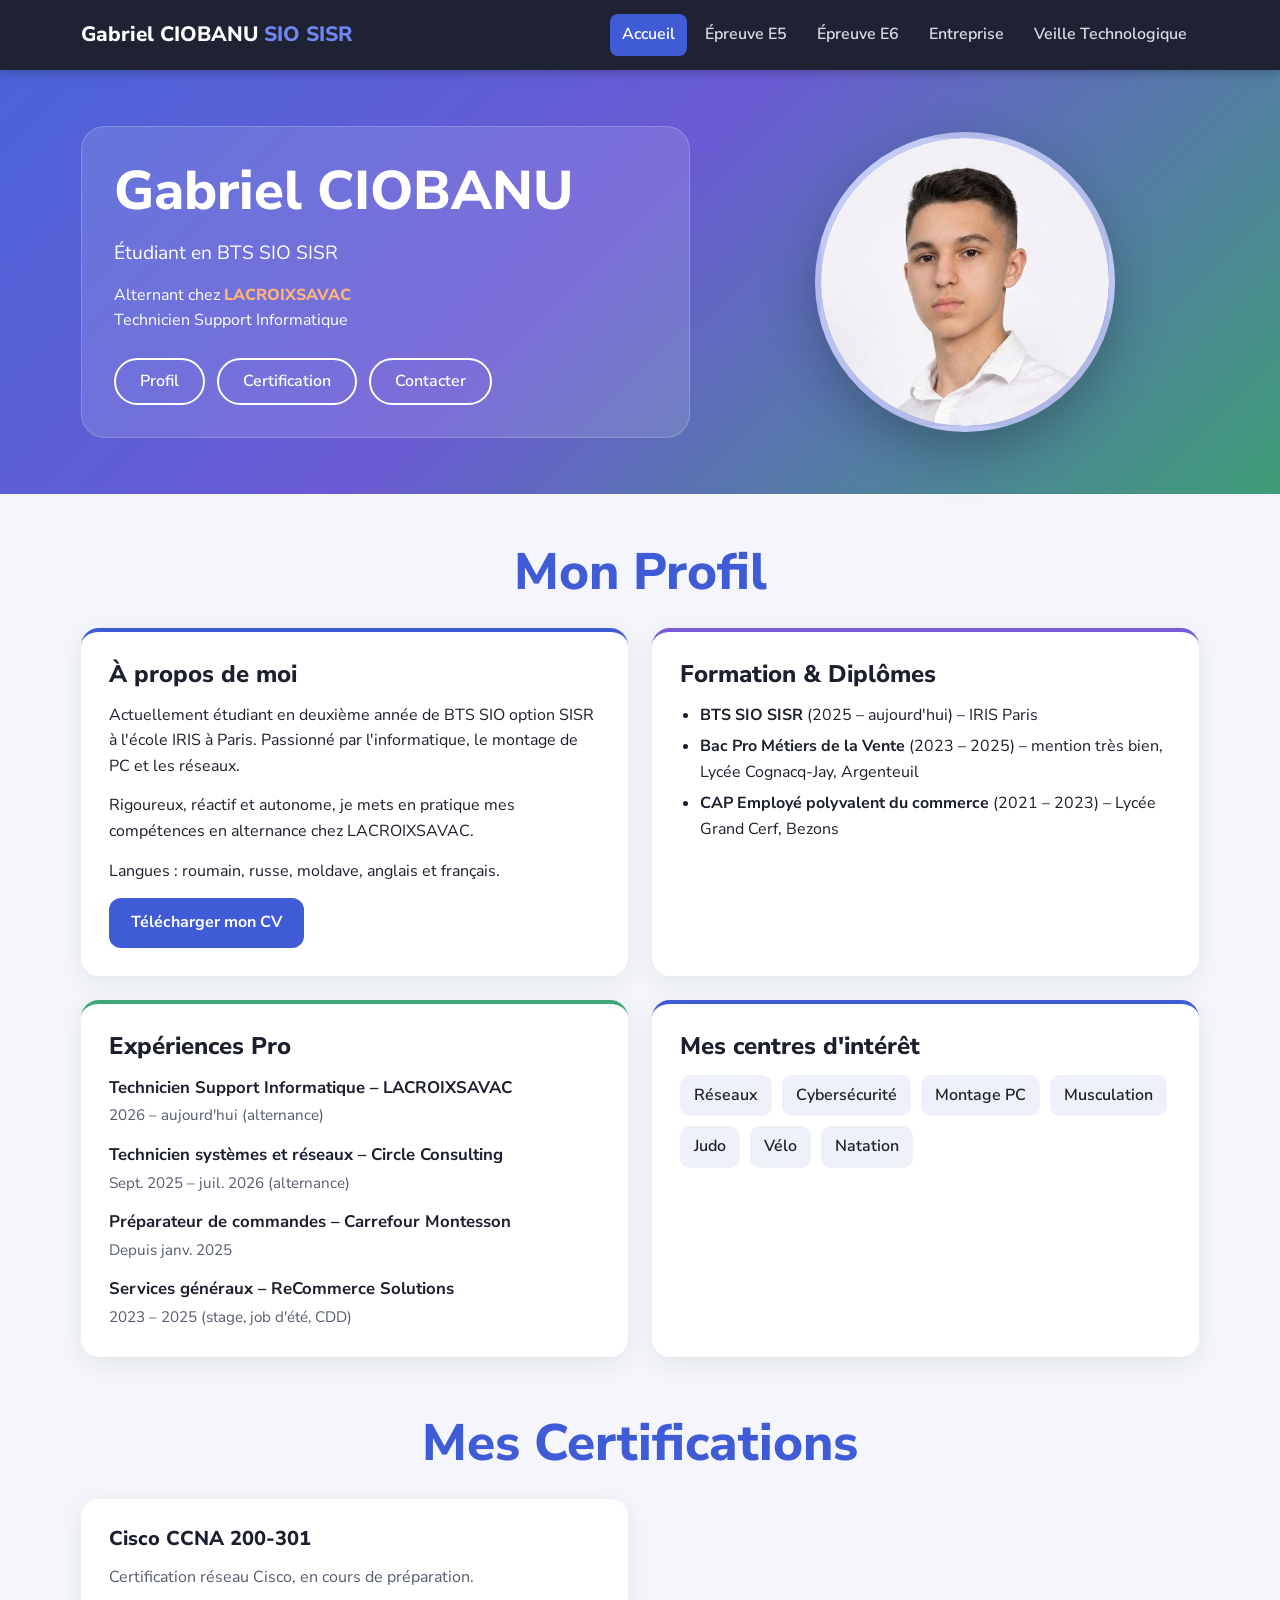
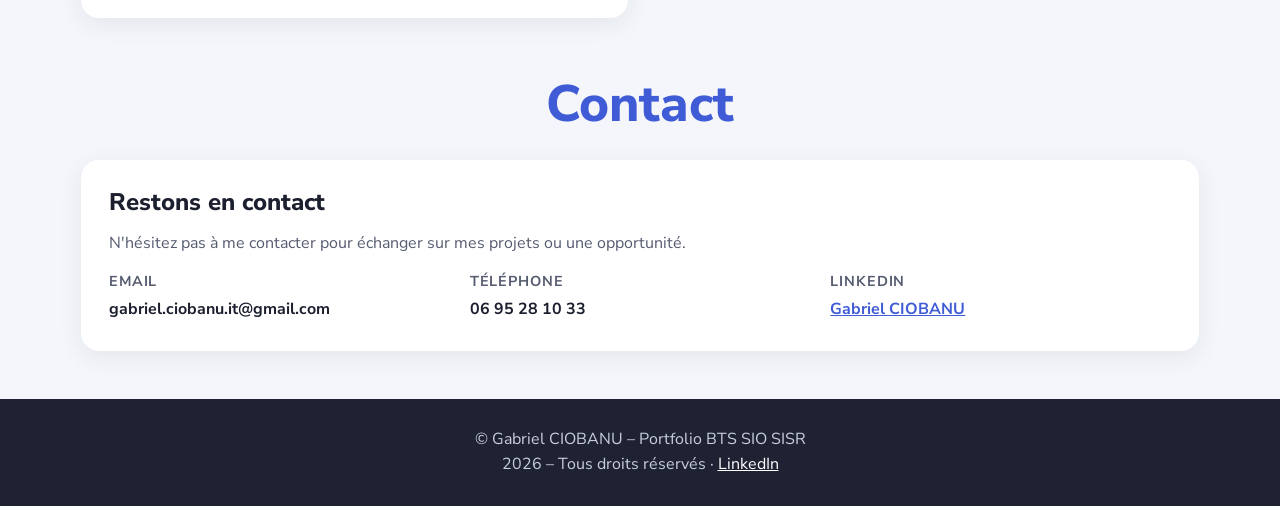
==== index.html @ 9acead59 "Mon portfolio" ====
<!doctype html>
<html lang="fr">
<head>
<meta charset="utf-8">
<meta name="viewport" content="width=device-width, initial-scale=1, viewport-fit=cover">
<meta name="claude:viewport-fit-sides" content="cover">
<title>Portfolio Gabriel CIOBANU</title>
<link rel="preconnect" href="https://fonts.googleapis.com">
<link rel="preconnect" href="https://fonts.gstatic.com" crossorigin>
<link rel="stylesheet" href="https://fonts.googleapis.com/css2?family=Nunito+Sans:wght@400;600;700;800&display=swap">
<link rel="stylesheet" href="style.css">
</head>
<body>
<header class="nav">
  <div class="nav-in">
    <a class="brand" href="./">Gabriel CIOBANU <span>SIO SISR</span></a>
    <button class="burger" id="burger" aria-label="Ouvrir le menu" aria-expanded="false">&#9776;</button>
    <ul class="menu" id="menu"><li><a href="./" class="active">Accueil</a></li><li><a href="e5.html">Épreuve E5</a></li><li><a href="e6.html">Épreuve E6</a></li><li><a href="entreprise.html">Entreprise</a></li><li><a href="veille.html">Veille Technologique</a></li></ul>
  </div>
</header>

<section class="hero" id="accueil">
  <div class="hero-in">
    <div class="hero-card">
      <h1>Gabriel CIOBANU</h1>
      <p class="sub">Étudiant en BTS SIO SISR</p>
      <p>Alternant chez <span class="company">LACROIXSAVAC</span><br>Technicien Support Informatique</p>
      <div class="pills">
        <a class="pill" href="#profil">Profil</a>
        <a class="pill" href="#certification">Certification</a>
        <a class="pill" href="#contact">Contacter</a>
      </div>
    </div>
    <img class="avatar" src="img/photo.jpg" alt="Photo de Gabriel CIOBANU">
  </div>
</section>

<main class="wrap">
  <section class="stack" id="profil">
    <h2 class="page-title blue">Mon Profil</h2>
    <div class="grid2">
      <article class="card top-blue">
        <h2>À propos de moi</h2>
        <p>Actuellement étudiant en deuxième année de BTS SIO option SISR à l'école IRIS à Paris. Passionné par l'informatique, le montage de PC et les réseaux.</p>
        <p>Rigoureux, réactif et autonome, je mets en pratique mes compétences en alternance chez LACROIXSAVAC.</p>
        <p>Langues : roumain, russe, moldave, anglais et français.</p>
        <a class="btn" href="docs/CV_Gabriel_Ciobanu.pdf" target="_blank" rel="noopener">Télécharger mon CV</a>
      </article>
      <article class="card top-violet">
        <h2>Formation &amp; Diplômes</h2>
        <ul class="clean">
          <li><strong>BTS SIO SISR</strong> (2025 – aujourd'hui) – IRIS Paris</li>
          <li><strong>Bac Pro Métiers de la Vente</strong> (2023 – 2025) – mention très bien, Lycée Cognacq-Jay, Argenteuil</li>
          <li><strong>CAP Employé polyvalent du commerce</strong> (2021 – 2023) – Lycée Grand Cerf, Bezons</li>
        </ul>
      </article>
      <article class="card top-green">
        <h2>Expériences Pro</h2>
        <div class="exp"><strong>Technicien Support Informatique – LACROIXSAVAC</strong><span>2026 – aujourd'hui (alternance)</span></div>
        <div class="exp"><strong>Technicien systèmes et réseaux – Circle Consulting</strong><span>Sept. 2025 – juil. 2026 (alternance)</span></div>
        <div class="exp"><strong>Préparateur de commandes – Carrefour Montesson</strong><span>Depuis janv. 2025</span></div>
        <div class="exp"><strong>Services généraux – ReCommerce Solutions</strong><span>2023 – 2025 (stage, job d'été, CDD)</span></div>
      </article>
      <article class="card top-blue">
        <h2>Mes centres d'intérêt</h2>
        <div class="interests">
          <span>Réseaux</span><span>Cybersécurité</span><span>Montage PC</span><span>Musculation</span><span>Judo</span><span>Vélo</span><span>Natation</span>
        </div>
      </article>
    </div>
  </section>

  <section class="stack" id="certification">
    <h2 class="page-title blue">Mes Certifications</h2>
    <div class="grid2">
      <article class="card">
        <h3>Cisco CCNA 200-301</h3>
        <p class="muted">Certification réseau Cisco, en cours de préparation.</p>
      </article>
    </div>
  </section>

  <section class="stack" id="contact">
    <h2 class="page-title blue">Contact</h2>
    <article class="card">
      <h2>Restons en contact</h2>
      <p class="muted">N'hésitez pas à me contacter pour échanger sur mes projets ou une opportunité.</p>
      <div class="contact-grid">
        <div class="contact-item"><span>Email</span><strong>gabriel.ciobanu.it@gmail.com</strong></div>
        <div class="contact-item"><span>Téléphone</span><strong>06 95 28 10 33</strong></div>
        <div class="contact-item"><span>LinkedIn</span><strong><a href="https://www.linkedin.com/in/gabriel-ciobanu-a6929533b/" target="_blank" rel="noopener">Gabriel CIOBANU</a></strong></div>
      </div>
    </article>
  </section>
</main>

<footer>
  <p>© Gabriel CIOBANU – Portfolio BTS SIO SISR</p>
  <p>2026 – Tous droits réservés · <a href="https://www.linkedin.com/in/gabriel-ciobanu-a6929533b/" target="_blank" rel="noopener">LinkedIn</a></p>
</footer>
<script>
  (function () {
    var b = document.getElementById('burger'), m = document.getElementById('menu');
    b.addEventListener('click', function () {
      var o = m.classList.toggle('open'); b.setAttribute('aria-expanded', o ? 'true' : 'false');
    });
  })();
</script>
</body>
</html>
---- style.css ----
/* Portfolio Gabriel CIOBANU — mise en page : barre sombre, hero dégradé, cartes blanches sur fond clair */
:root {
  --nav: #1f2233;
  --bg: #f4f6fb;
  --card: #ffffff;
  --ink: #1b1f2e;
  --muted: #555c70;
  --blue: #3f5bd6;
  --violet: #7a5ad8;
  --green: #3fa679;
  --orange: #e8833a;
  --line: #e2e6f0;
  --tag: #eef1f8;
  --font: "Nunito Sans", "Segoe UI", system-ui, -apple-system, sans-serif;
  color-scheme: light;
}
* { box-sizing: border-box; }
html { scroll-behavior: smooth; }
body {
  margin: 0;
  background: var(--bg);
  color: var(--ink);
  font-family: var(--font);
  font-size: 16px;
  line-height: 1.6;
}
a { color: var(--blue); }
img { max-width: 100%; display: block; }
h1, h2, h3 { text-wrap: balance; line-height: 1.2; margin: 0; }
p { margin: 0; }

/* Barre de navigation */
.nav {
  position: sticky;
  top: env(safe-area-inset-top, 0px);
  z-index: 20;
  background: var(--nav);
  box-shadow: 0 2px 10px rgba(0,0,0,.25);
}
body::before {
  content: ""; position: fixed; inset: 0 0 auto;
  height: env(safe-area-inset-top, 0px); z-index: 30; background: var(--nav);
}
.nav-in {
  max-width: 1150px; margin: 0 auto;
  padding-block: 14px;
  padding-left: max(16px, env(safe-area-inset-left, 0px));
  padding-right: max(16px, env(safe-area-inset-right, 0px));
  display: flex; align-items: center; justify-content: space-between; gap: 16px;
}
.brand { color: #fff; font-weight: 800; font-size: 1.3rem; text-decoration: none; white-space: nowrap; }
.brand span { color: #6f86f5; }
.menu { display: flex; gap: 6px; list-style: none; margin: 0; padding: 0; flex-wrap: wrap; }
.menu a {
  color: #d9ddea; text-decoration: none; font-weight: 600;
  padding: 8px 12px; border-radius: 8px; display: block;
}
.menu a:hover, .menu a:focus-visible { background: rgba(255,255,255,.08); color: #fff; outline: none; }
.menu a.active { color: #fff; background: var(--blue); }
.burger {
  display: none; background: none; border: 0; color: #fff; cursor: pointer;
  font-size: 1.8rem; line-height: 1; padding: 4px 8px;
}
@media (max-width: 860px) {
  .burger { display: block; }
  .menu {
    display: none; position: absolute; left: 0; right: 0; top: 100%;
    background: var(--nav); flex-direction: column; padding: 8px max(16px, env(safe-area-inset-left, 0px)) 16px;
  }
  .menu.open { display: flex; }
}

/* Contenu */
.wrap {
  max-width: 1150px; margin: 0 auto;
  padding-block: 48px;
  padding-left: max(16px, env(safe-area-inset-left, 0px));
  padding-right: max(16px, env(safe-area-inset-right, 0px));
  display: grid; gap: 56px;
}
.page-title { text-align: center; font-size: clamp(2.1rem, 5vw, 3.2rem); font-weight: 800; color: var(--ink); }
.page-title.blue { color: var(--blue); }
.section-title {
  font-size: clamp(1.6rem, 3.5vw, 2.1rem); font-weight: 800;
  padding-bottom: 8px; border-bottom: 3px solid var(--blue); justify-self: start;
}
.stack { display: grid; gap: 24px; }

/* Hero (accueil) */
.hero {
  background: linear-gradient(135deg, #4b63d8 0%, #6a5bd4 45%, #3f9d77 100%);
  color: #fff;
}
.hero-in {
  max-width: 1150px; margin: 0 auto;
  padding-block: 56px;
  padding-left: max(16px, env(safe-area-inset-left, 0px));
  padding-right: max(16px, env(safe-area-inset-right, 0px));
  display: grid; grid-template-columns: 1.3fr 1fr; gap: 40px; align-items: center;
}
.hero-card {
  background: rgba(255,255,255,.12); border: 1px solid rgba(255,255,255,.2);
  border-radius: 24px; padding: 32px; display: grid; gap: 14px;
}
.hero h1 { font-size: clamp(2.2rem, 5vw, 3.4rem); font-weight: 800; }
.hero .sub { font-size: 1.2rem; }
.hero .company { color: #ffb37a; font-weight: 800; }
.pills { display: flex; flex-wrap: wrap; gap: 12px; margin-top: 10px; }
.pill {
  color: #fff; text-decoration: none; border: 2px solid #fff; border-radius: 999px;
  padding: 9px 24px; font-weight: 600;
}
.pill:hover, .pill:focus-visible { background: #fff; color: var(--blue); outline: none; }
.avatar {
  justify-self: center; width: min(300px, 70vw); aspect-ratio: 1; max-width: 100%;
  border-radius: 50%; border: 6px solid rgba(255,255,255,.55);
  background: radial-gradient(circle at 30% 30%, #8ea0ff, #3b4fb8);
  object-fit: cover;
  box-shadow: 0 20px 50px rgba(0,0,0,.25);
}
@media (max-width: 860px) { .hero-in { grid-template-columns: 1fr; } }

/* Cartes */
.card {
  background: var(--card); border-radius: 18px; padding: 28px;
  box-shadow: 0 6px 24px rgba(31,34,51,.08); display: grid; gap: 14px; min-width: 0; align-content: start;
}
.card.top-blue { border-top: 4px solid var(--blue); }
.card.top-violet { border-top: 4px solid var(--violet); }
.card.top-green { border-top: 4px solid var(--green); }
.card h2 { font-size: 1.5rem; font-weight: 800; }
.card h3 { font-size: 1.25rem; font-weight: 800; }
.card .muted, .muted { color: var(--muted); }
.intro { border-left: 5px solid var(--blue); }
.grid2 { display: grid; grid-template-columns: repeat(2, minmax(0, 1fr)); gap: 24px; }
.grid3 { display: grid; grid-template-columns: repeat(3, minmax(0, 1fr)); gap: 24px; }
@media (max-width: 980px) { .grid3 { grid-template-columns: repeat(2, minmax(0, 1fr)); } }
@media (max-width: 680px) { .grid2, .grid3 { grid-template-columns: 1fr; } }

ul.clean { margin: 0; padding-left: 20px; display: grid; gap: 6px; }
.exp { display: grid; gap: 2px; }
.exp strong { font-size: 1.05rem; }
.exp span { color: var(--muted); font-size: .95rem; }
.interests { align-items: flex-start; display: flex; flex-wrap: wrap; gap: 10px; }
.interests span { background: var(--tag); border-radius: 10px; padding: 8px 14px; font-weight: 600; }

/* Cartes projets */
.project { background: var(--card); border-radius: 18px; overflow: hidden; box-shadow: 0 6px 24px rgba(31,34,51,.08); display: flex; flex-direction: column; min-width: 0; }
.project .thumb { aspect-ratio: 16 / 9; max-width: 100%; background: #dfe4f2; display: grid; place-items: center; overflow: hidden; }
.project .thumb img { width: 100%; height: 100%; object-fit: contain; background: #fff; }
.project .thumb.art { color: #fff; font-weight: 800; font-size: clamp(1.6rem, 3vw, 2.2rem); letter-spacing: .04em; text-align: center; padding: 16px; }
.t-blue, .project .thumb.t-blue { background: linear-gradient(135deg, #3f5bd6, #6a5bd4); }
.t-green, .project .thumb.t-green { background: linear-gradient(135deg, #2f8f69, #4fb98b); }
.t-violet, .project .thumb.t-violet { background: linear-gradient(135deg, #6a4fc9, #9a7be6); }
.t-dark, .project .thumb.t-dark { background: linear-gradient(135deg, #22263a, #3f5bd6); }
.t-orange, .project .thumb.t-orange { background: linear-gradient(135deg, #d9672a, #f0a04b); }
.project .body { padding: 22px 24px 24px; display: grid; gap: 10px; flex: 1; align-content: start; }
.kicker { color: var(--blue); font-weight: 800; font-size: .8rem; letter-spacing: .08em; text-transform: uppercase; }
.project h3 { font-size: 1.25rem; font-weight: 800; }
.project p { color: var(--muted); }
.tags { display: flex; flex-wrap: wrap; gap: 8px; }
.tags span { background: var(--tag); color: #3a4156; border-radius: 6px; padding: 3px 10px; font-size: .85rem; font-weight: 600; }
.links { display: grid; gap: 6px; margin-top: 4px; }
.links a { font-weight: 700; text-decoration: none; }
.links a:hover, .links a:focus-visible { text-decoration: underline; }

/* Boutons */
.btn {
  display: inline-flex; align-items: center; gap: 8px; justify-self: start;
  background: var(--blue); color: #fff; text-decoration: none; font-weight: 700;
  padding: 12px 22px; border-radius: 12px;
}
.btn:hover, .btn:focus-visible { background: #2f47b8; outline: none; }
.btn.green { background: var(--green); }
.btn.green:hover { background: #2f8f69; }

/* Tableau de synthèse */
.preview { max-width: 640px; width: 100%; justify-self: center; display: block; border: 1px solid var(--line); border-radius: 12px; overflow: hidden; background: #fff; }
.preview img { width: 100%; }

/* Identité entreprise */
.ident { display: grid; gap: 10px; }
.ident div { display: grid; grid-template-columns: 220px minmax(0, 1fr); gap: 12px; padding-bottom: 10px; border-bottom: 1px solid var(--line); }
.ident dt { font-weight: 800; }
.ident dd { margin: 0; color: var(--muted); }
@media (max-width: 600px) { .ident div { grid-template-columns: 1fr; gap: 2px; } }

/* Veille */
.theme-head { display: grid; gap: 6px; }
.theme-head .kicker { color: var(--violet); }
.article .meta { display: flex; gap: 10px; align-items: center; flex-wrap: wrap; }
.article .meta .tag { background: var(--tag); border-radius: 6px; padding: 3px 10px; font-size: .85rem; font-weight: 700; color: var(--blue); }
.article .meta time { color: var(--muted); font-size: .9rem; font-variant-numeric: tabular-nums; }
.article .src { font-size: .9rem; color: var(--muted); }
.tool { display: grid; grid-template-columns: 52px minmax(0, 1fr); gap: 14px; align-items: start; }
.tool .ico { width: 52px; height: 52px; border-radius: 14px; display: grid; place-items: center; color: #fff; font-weight: 800; }

/* Contact */
.contact-grid { display: grid; grid-template-columns: repeat(3, minmax(0, 1fr)); gap: 20px; }
@media (max-width: 760px) { .contact-grid { grid-template-columns: 1fr; } }
.contact-item { display: grid; gap: 4px; }
.contact-item span { color: var(--muted); font-size: .9rem; font-weight: 700; text-transform: uppercase; letter-spacing: .06em; }
.contact-item strong { overflow-wrap: anywhere; }

footer {
  background: var(--nav); color: #c9cede; text-align: center;
  padding-block: 28px;
  padding-left: max(16px, env(safe-area-inset-left, 0px));
  padding-right: max(16px, env(safe-area-inset-right, 0px));
}
footer a { color: #fff; }

:focus-visible { outline: 3px solid #ffb37a; outline-offset: 2px; }
@media (prefers-reduced-motion: reduce) { html { scroll-behavior: auto; } }
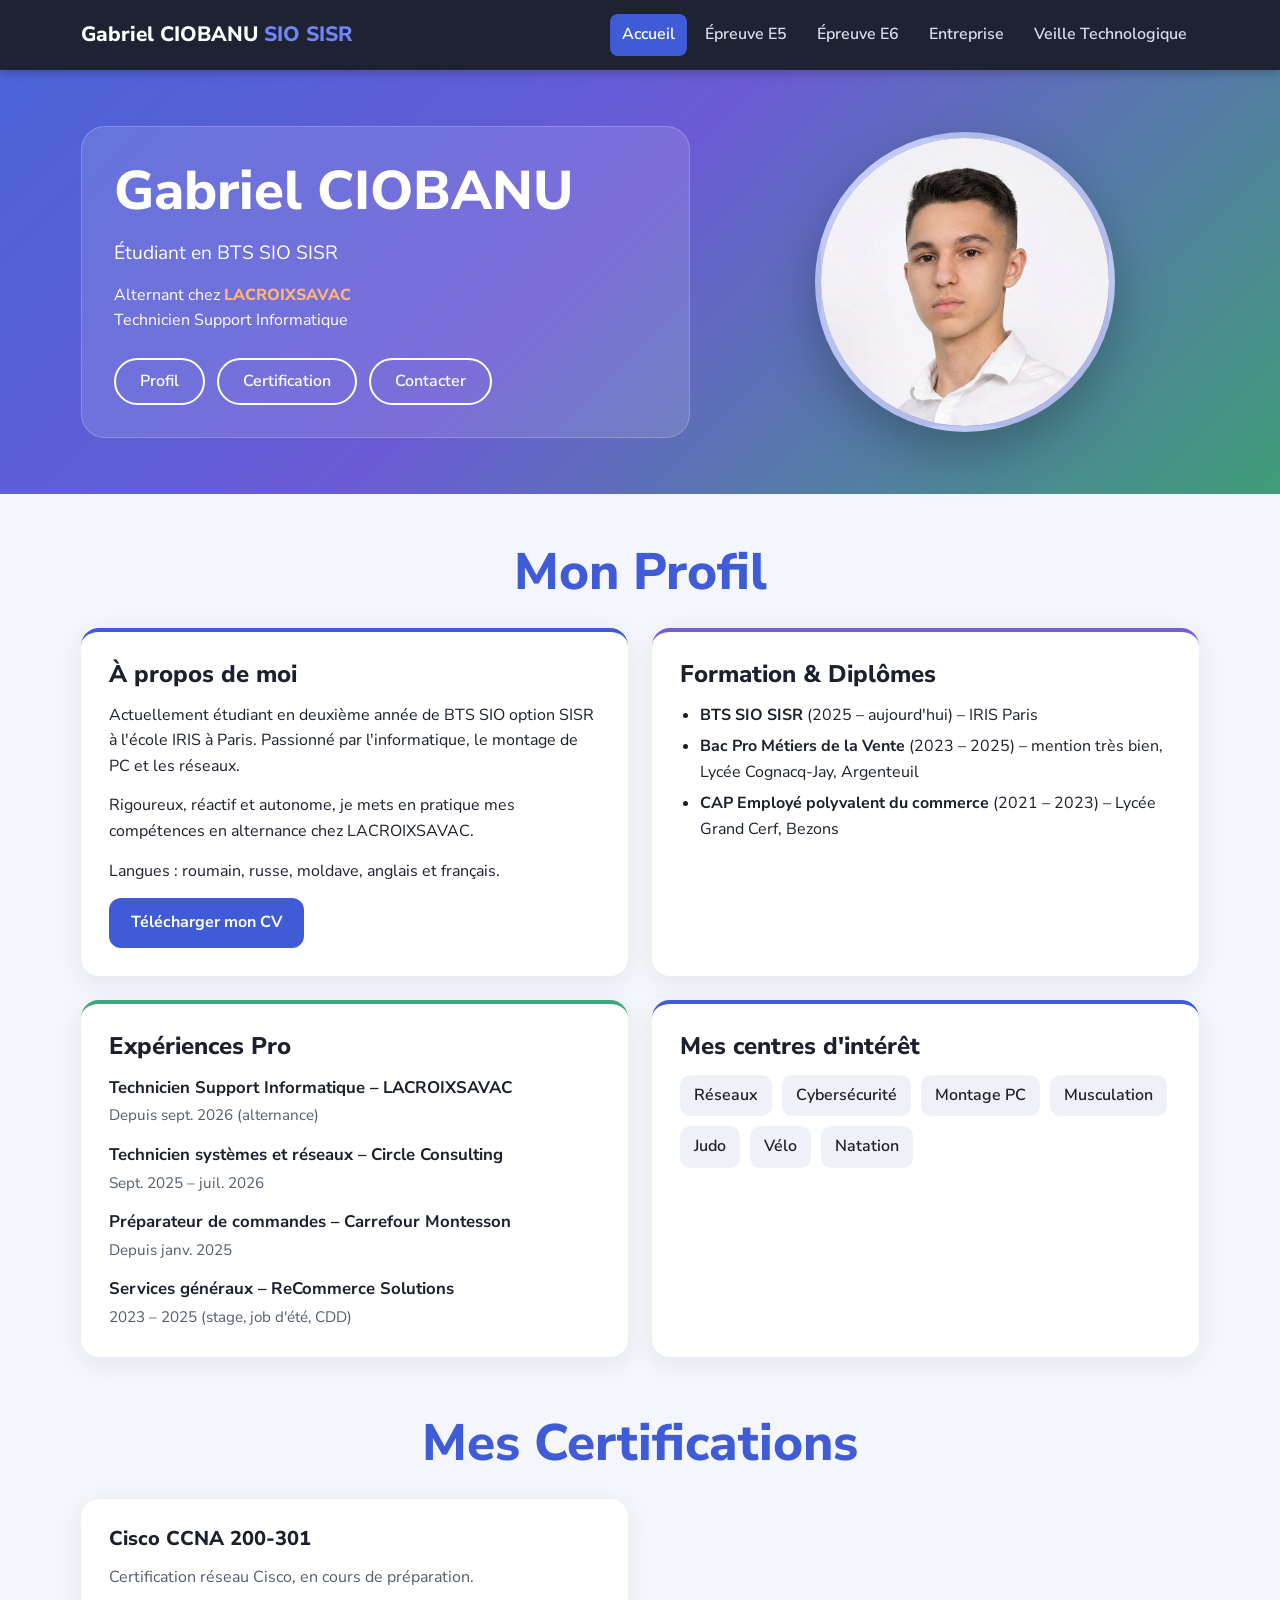
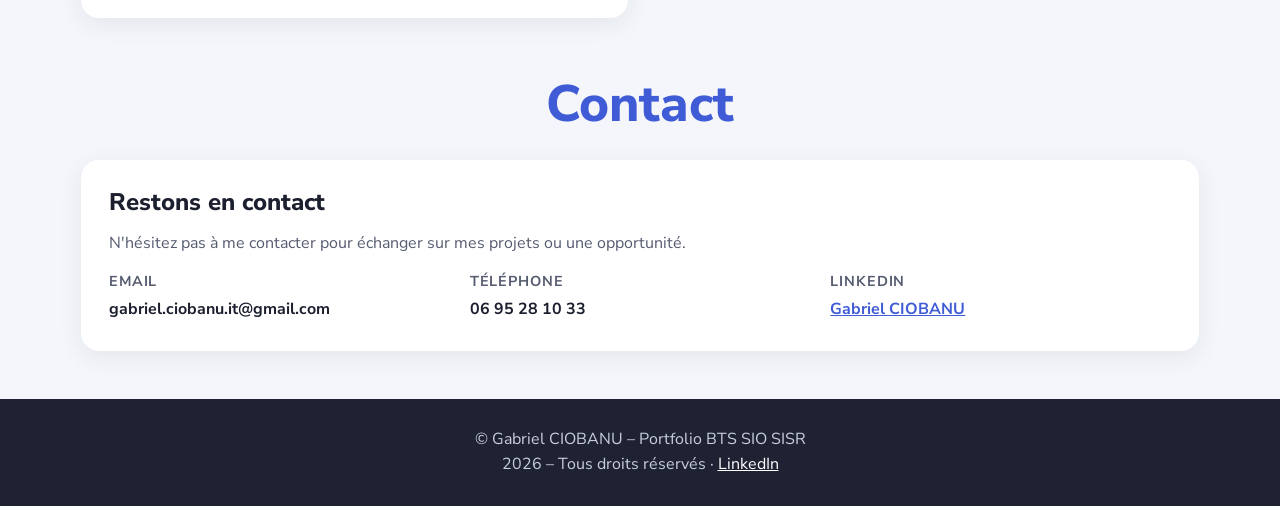
==== commit 1b2fcc3d: "Mon portfolio" ====
--- a/index.html
+++ b/index.html
@@ -56,8 +56,8 @@
       </article>
       <article class="card top-green">
         <h2>Expériences Pro</h2>
-        <div class="exp"><strong>Technicien Support Informatique – LACROIXSAVAC</strong><span>2026 – aujourd'hui (alternance)</span></div>
-        <div class="exp"><strong>Technicien systèmes et réseaux – Circle Consulting</strong><span>Sept. 2025 – juil. 2026 (alternance)</span></div>
+        <div class="exp"><strong>Technicien Support Informatique – LACROIXSAVAC</strong><span>Depuis sept. 2026 (alternance)</span></div>
+        <div class="exp"><strong>Technicien systèmes et réseaux – Circle Consulting</strong><span>Sept. 2025 – juil. 2026</span></div>
         <div class="exp"><strong>Préparateur de commandes – Carrefour Montesson</strong><span>Depuis janv. 2025</span></div>
         <div class="exp"><strong>Services généraux – ReCommerce Solutions</strong><span>2023 – 2025 (stage, job d'été, CDD)</span></div>
       </article>
